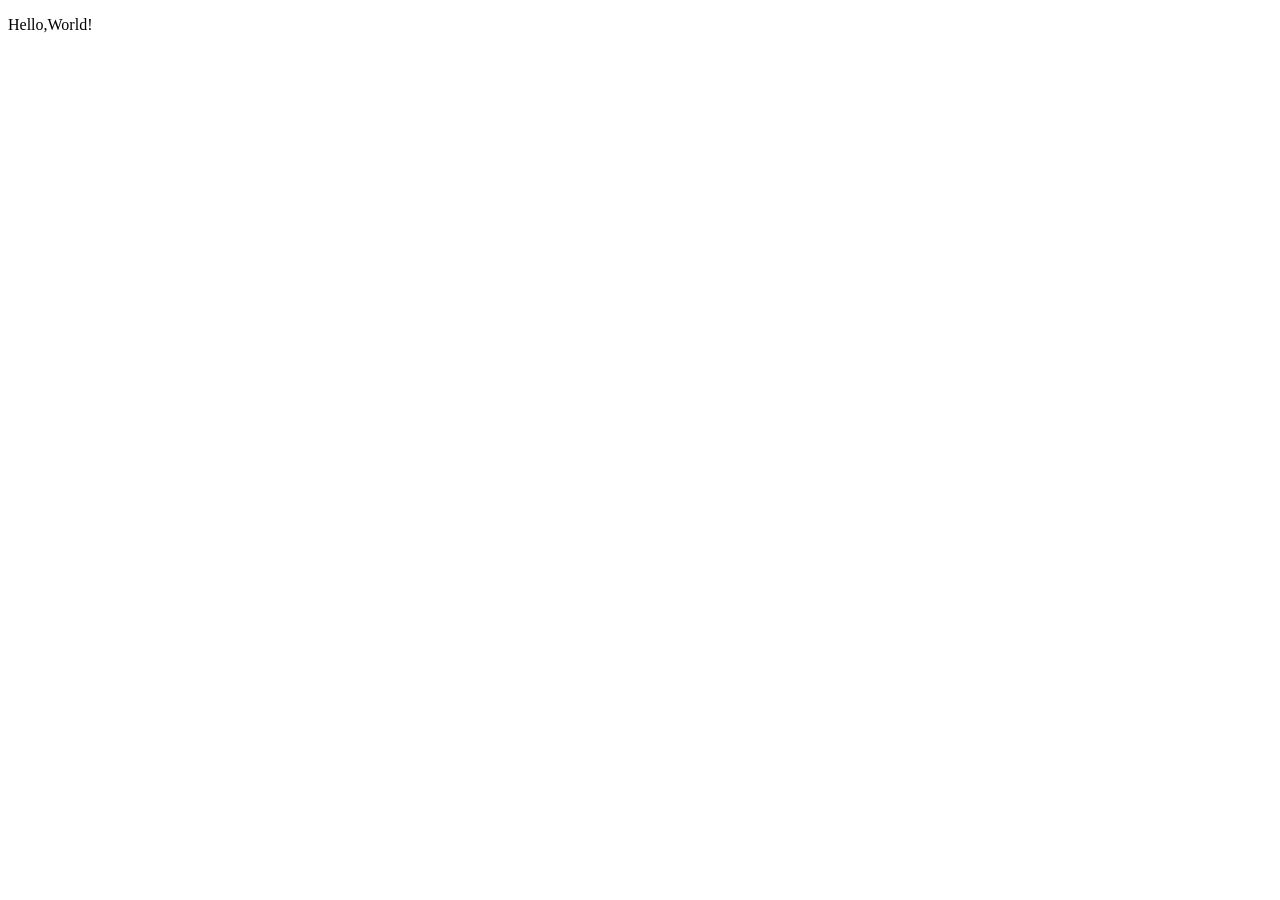
==== index.html @ 6112c281 "index.html" ====
<!DOCTYPE html>
<html lang="en">
<head>
    <meta charset="UTF-8">
    <meta name="viewport" content="width=device-width, initial-scale=1.0">
    <title>Document</title>
</head>
<body>
    <p>Hello,World!</p>
</body>
</html>
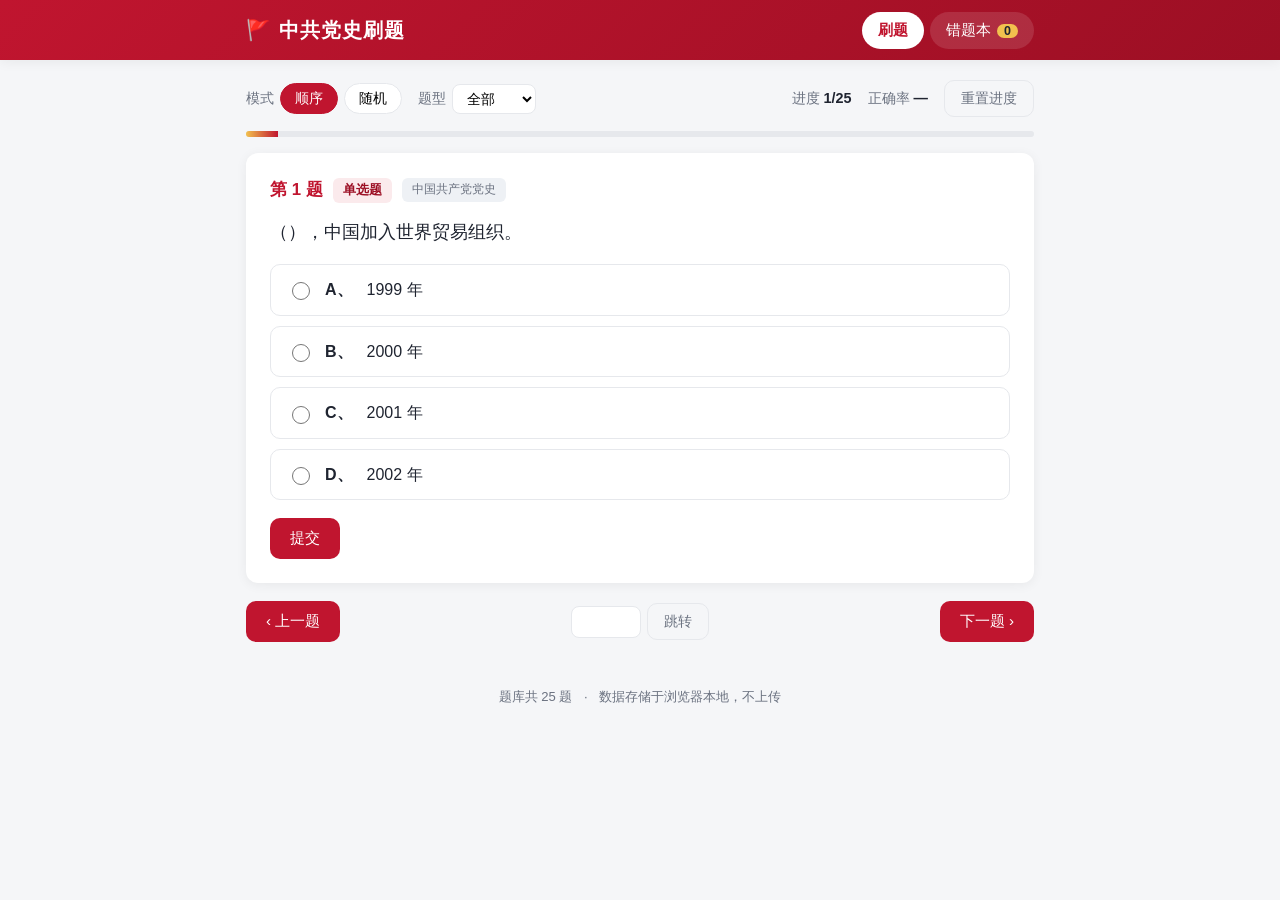
==== commit e19fd960: "feat: 中共党史刷题网站 (25题demo) - 纯静态刷题应用：四种题型(单选/多选/判断/填空)、即时判分 - localStorage 进度保存、错题本、顺序/随机模式 - PDF题库解析脚" ====
--- a/index.html
+++ b/index.html
@@ -1,11 +1,81 @@
 <!DOCTYPE html>
-<html lang="en">
+<html lang="zh-CN">
 <head>
-    <meta charset="UTF-8">
-    <meta name="viewport" content="width=device-width, initial-scale=1.0">
-    <title>Document</title>
+  <meta charset="UTF-8">
+  <meta name="viewport" content="width=device-width, initial-scale=1.0">
+  <title>中共党史刷题</title>
+  <link rel="stylesheet" href="css/style.css">
 </head>
 <body>
-    <p>Hello,World!</p>
+  <header class="topbar">
+    <div class="topbar-inner">
+      <h1 class="brand">🚩 中共党史刷题</h1>
+      <nav class="tabs" role="tablist">
+        <button class="tab active" data-view="practice" role="tab">刷题</button>
+        <button class="tab" data-view="wrong" role="tab">错题本 <span id="wrongCount" class="badge">0</span></button>
+      </nav>
+    </div>
+  </header>
+
+  <main class="container">
+    <!-- 刷题视图 -->
+    <section id="practiceView" class="view">
+      <div class="toolbar">
+        <div class="toolbar-group">
+          <span class="toolbar-label">模式</span>
+          <button id="modeSeq" class="chip active">顺序</button>
+          <button id="modeRand" class="chip">随机</button>
+        </div>
+        <div class="toolbar-group">
+          <span class="toolbar-label">题型</span>
+          <select id="typeFilter" class="select">
+            <option value="all">全部</option>
+            <option value="single">单选题</option>
+            <option value="multiple">多选题</option>
+            <option value="judge">判断题</option>
+            <option value="blank">填空题</option>
+          </select>
+        </div>
+        <div class="toolbar-group stats">
+          <span>进度 <strong id="progressText">0/0</strong></span>
+          <span>正确率 <strong id="accuracyText">—</strong></span>
+        </div>
+        <button id="resetBtn" class="btn-ghost" title="清空本地进度">重置进度</button>
+      </div>
+
+      <div class="progress-bar"><div id="progressFill" class="progress-fill"></div></div>
+
+      <article id="card" class="card" aria-live="polite"><!-- 动态注入 --></article>
+
+      <div class="nav">
+        <button id="prevBtn" class="btn">‹ 上一题</button>
+        <div class="jump">
+          <input id="jumpInput" class="jump-input" type="number" min="1" inputmode="numeric" aria-label="跳转到题号">
+          <button id="jumpBtn" class="btn-ghost">跳转</button>
+        </div>
+        <button id="nextBtn" class="btn">下一题 ›</button>
+      </div>
+    </section>
+
+    <!-- 错题本视图 -->
+    <section id="wrongView" class="view hidden">
+      <div class="toolbar">
+        <h2 class="view-title">错题本</h2>
+        <div class="toolbar-group">
+          <button id="practiceWrongBtn" class="btn">练习错题</button>
+          <button id="clearWrongBtn" class="btn-ghost">清空错题</button>
+        </div>
+      </div>
+      <div id="wrongList" class="wrong-list"><!-- 动态注入 --></div>
+    </section>
+  </main>
+
+  <footer class="footer">
+    <span id="metaInfo">题库加载中…</span>
+    <span class="footer-sep">·</span>
+    <span>数据存储于浏览器本地，不上传</span>
+  </footer>
+
+  <script src="js/app.js"></script>
 </body>
-</html>+</html>
--- a/css/style.css
+++ b/css/style.css
@@ -0,0 +1,267 @@
+:root {
+  --red: #c0152f;
+  --red-dark: #9c0f24;
+  --red-soft: #fbeaec;
+  --gold: #f2c14e;
+  --ink: #1f2430;
+  --muted: #6b7280;
+  --line: #e6e8ec;
+  --bg: #f5f6f8;
+  --green: #1f9d55;
+  --green-soft: #e7f6ed;
+  --radius: 12px;
+  --shadow: 0 2px 12px rgba(0, 0, 0, 0.06);
+  font-size: 16px;
+}
+
+* { box-sizing: border-box; }
+
+body {
+  margin: 0;
+  font-family: -apple-system, "Segoe UI", "Microsoft YaHei", "PingFang SC", sans-serif;
+  color: var(--ink);
+  background: var(--bg);
+  line-height: 1.6;
+}
+
+/* 顶栏 */
+.topbar {
+  background: linear-gradient(135deg, var(--red), var(--red-dark));
+  color: #fff;
+  box-shadow: var(--shadow);
+  position: sticky;
+  top: 0;
+  z-index: 10;
+}
+.topbar-inner {
+  max-width: 820px;
+  margin: 0 auto;
+  padding: 0 16px;
+  display: flex;
+  align-items: center;
+  justify-content: space-between;
+  min-height: 60px;
+  flex-wrap: wrap;
+  gap: 8px;
+}
+.brand { font-size: 1.25rem; margin: 0; letter-spacing: 1px; }
+.tabs { display: flex; gap: 6px; }
+.tab {
+  background: rgba(255, 255, 255, 0.12);
+  color: #fff;
+  border: none;
+  padding: 8px 16px;
+  border-radius: 999px;
+  cursor: pointer;
+  font-size: 0.95rem;
+  transition: background 0.15s;
+}
+.tab:hover { background: rgba(255, 255, 255, 0.22); }
+.tab.active { background: #fff; color: var(--red); font-weight: 600; }
+.badge {
+  background: var(--gold);
+  color: var(--ink);
+  border-radius: 999px;
+  padding: 0 7px;
+  font-size: 0.78rem;
+  font-weight: 700;
+  margin-left: 2px;
+}
+
+/* 布局 */
+.container { max-width: 820px; margin: 20px auto; padding: 0 16px; }
+.view { animation: fade 0.2s ease; }
+.hidden { display: none !important; }
+@keyframes fade { from { opacity: 0; transform: translateY(4px); } to { opacity: 1; } }
+
+/* 工具栏 */
+.toolbar {
+  display: flex;
+  align-items: center;
+  gap: 16px;
+  flex-wrap: wrap;
+  margin-bottom: 14px;
+}
+.toolbar-group { display: flex; align-items: center; gap: 6px; }
+.toolbar-label { color: var(--muted); font-size: 0.88rem; }
+.stats { margin-left: auto; gap: 16px; color: var(--muted); font-size: 0.9rem; }
+.stats strong { color: var(--ink); }
+.view-title { margin: 0; font-size: 1.15rem; }
+
+.chip {
+  border: 1px solid var(--line);
+  background: #fff;
+  padding: 5px 14px;
+  border-radius: 999px;
+  cursor: pointer;
+  font-size: 0.9rem;
+  transition: all 0.15s;
+}
+.chip.active { background: var(--red); color: #fff; border-color: var(--red); }
+.select {
+  border: 1px solid var(--line);
+  background: #fff;
+  padding: 5px 10px;
+  border-radius: 8px;
+  font-size: 0.9rem;
+  cursor: pointer;
+}
+
+/* 进度条 */
+.progress-bar {
+  height: 6px;
+  background: var(--line);
+  border-radius: 999px;
+  overflow: hidden;
+  margin-bottom: 16px;
+}
+.progress-fill {
+  height: 100%;
+  width: 0;
+  background: linear-gradient(90deg, var(--gold), var(--red));
+  transition: width 0.3s;
+}
+
+/* 题卡 */
+.card {
+  background: #fff;
+  border-radius: var(--radius);
+  box-shadow: var(--shadow);
+  padding: 24px;
+  margin-bottom: 18px;
+}
+.q-head { display: flex; align-items: center; gap: 10px; margin-bottom: 14px; flex-wrap: wrap; }
+.q-index { font-weight: 700; color: var(--red); font-size: 1.05rem; }
+.type-tag {
+  background: var(--red-soft);
+  color: var(--red-dark);
+  border-radius: 6px;
+  padding: 2px 10px;
+  font-size: 0.8rem;
+  font-weight: 600;
+}
+.points-tag {
+  background: #eef1f5;
+  color: var(--muted);
+  border-radius: 6px;
+  padding: 2px 10px;
+  font-size: 0.78rem;
+}
+.q-text { font-size: 1.1rem; margin: 0 0 18px; font-weight: 500; }
+
+/* 选项 */
+.options { display: flex; flex-direction: column; gap: 10px; }
+.option {
+  display: flex;
+  align-items: center;
+  gap: 12px;
+  border: 1.5px solid var(--line);
+  border-radius: 10px;
+  padding: 12px 16px;
+  cursor: pointer;
+  transition: all 0.12s;
+  user-select: none;
+}
+.option:hover { border-color: var(--red); background: var(--red-soft); }
+.option.selected { border-color: var(--red); background: var(--red-soft); }
+.option.correct { border-color: var(--green); background: var(--green-soft); }
+.option.wrong { border-color: var(--red); background: var(--red-soft); }
+.option input { width: 18px; height: 18px; accent-color: var(--red); flex-shrink: 0; }
+.opt-key { font-weight: 700; margin-right: 2px; }
+.option.disabled { cursor: default; pointer-events: none; }
+
+/* 填空输入 */
+.blank-input {
+  width: 100%;
+  border: 1.5px solid var(--line);
+  border-radius: 10px;
+  padding: 12px 16px;
+  font-size: 1rem;
+  font-family: inherit;
+}
+.blank-input:focus { border-color: var(--red); outline: none; }
+
+/* 反馈 */
+.feedback {
+  margin-top: 18px;
+  padding: 14px 16px;
+  border-radius: 10px;
+  font-size: 0.95rem;
+  display: none;
+}
+.feedback.show { display: block; }
+.feedback.ok { background: var(--green-soft); border-left: 4px solid var(--green); }
+.feedback.no { background: var(--red-soft); border-left: 4px solid var(--red); }
+.feedback-title { font-weight: 700; margin-bottom: 6px; }
+.feedback-title.ok { color: var(--green); }
+.feedback-title.no { color: var(--red-dark); }
+.feedback-row { color: var(--muted); font-size: 0.88rem; margin-top: 4px; }
+.feedback-row strong { color: var(--ink); }
+
+.actions { margin-top: 18px; display: flex; gap: 10px; }
+
+/* 按钮 */
+.btn {
+  background: var(--red);
+  color: #fff;
+  border: none;
+  padding: 10px 20px;
+  border-radius: 10px;
+  cursor: pointer;
+  font-size: 0.95rem;
+  transition: background 0.15s;
+}
+.btn:hover { background: var(--red-dark); }
+.btn:disabled { background: #cbd0d8; cursor: not-allowed; }
+.btn-ghost {
+  background: transparent;
+  color: var(--muted);
+  border: 1px solid var(--line);
+  padding: 8px 16px;
+  border-radius: 10px;
+  cursor: pointer;
+  font-size: 0.9rem;
+}
+.btn-ghost:hover { border-color: var(--red); color: var(--red); }
+
+/* 导航 */
+.nav { display: flex; align-items: center; justify-content: space-between; gap: 12px; }
+.jump { display: flex; align-items: center; gap: 6px; }
+.jump-input {
+  width: 70px;
+  border: 1px solid var(--line);
+  border-radius: 8px;
+  padding: 7px 10px;
+  font-size: 0.9rem;
+  text-align: center;
+}
+
+/* 错题本 */
+.wrong-list { display: flex; flex-direction: column; gap: 12px; }
+.wrong-item {
+  background: #fff;
+  border-radius: var(--radius);
+  box-shadow: var(--shadow);
+  padding: 16px 20px;
+  border-left: 4px solid var(--red);
+}
+.wrong-q { font-weight: 500; margin-bottom: 8px; }
+.wrong-meta { font-size: 0.85rem; color: var(--muted); }
+.wrong-meta .ans { color: var(--green); font-weight: 600; }
+.wrong-meta .your { color: var(--red-dark); font-weight: 600; }
+.empty { text-align: center; color: var(--muted); padding: 48px 0; }
+
+/* 页脚 */
+.footer {
+  text-align: center;
+  color: var(--muted);
+  font-size: 0.82rem;
+  padding: 24px 16px 32px;
+}
+.footer-sep { margin: 0 8px; }
+
+@media (max-width: 560px) {
+  .stats { width: 100%; margin-left: 0; }
+  .card { padding: 18px; }
+  .q-text { font-size: 1.02rem; }
+}
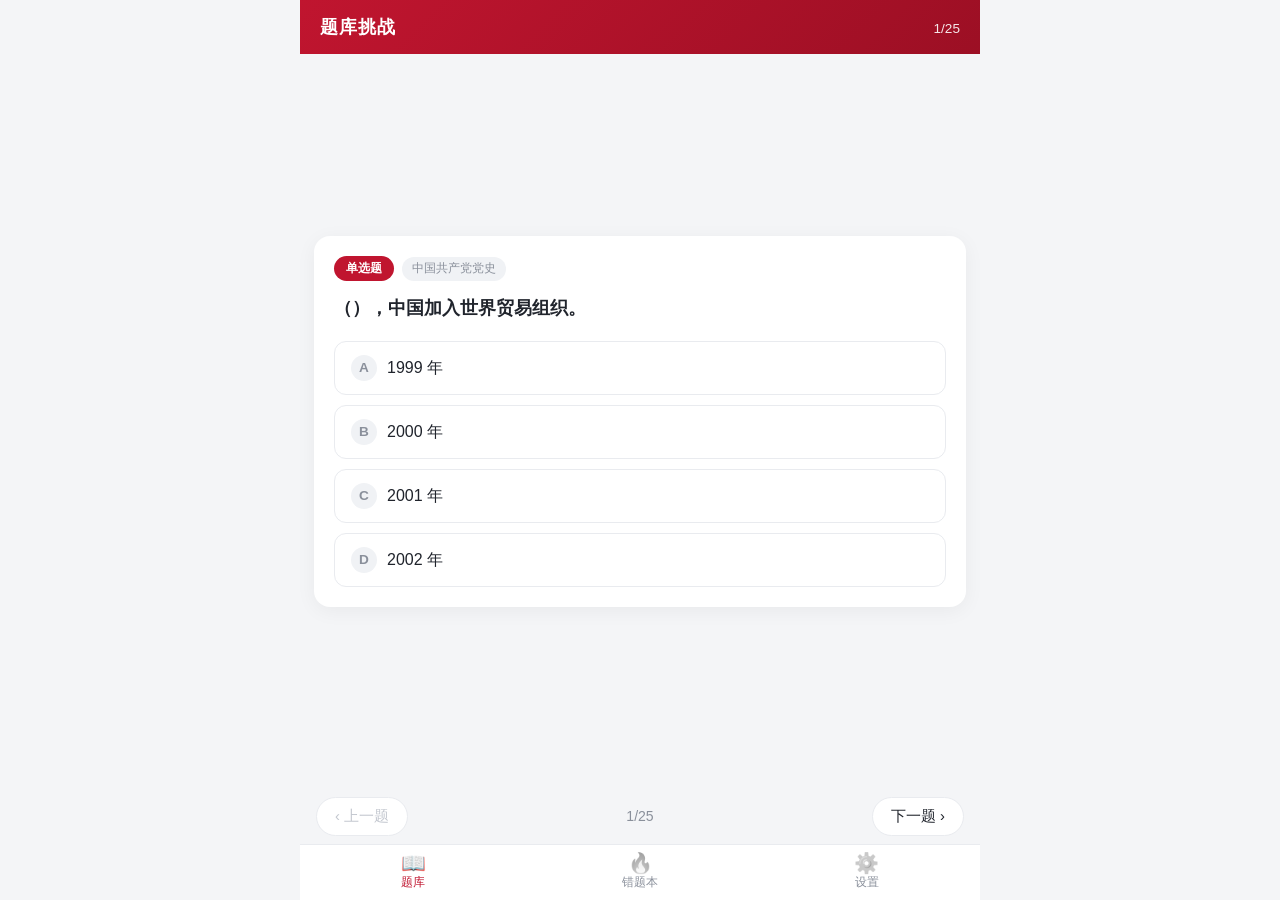
==== commit d72c57bc: "redesign: 移动端 App 式布局 + 交互优化 - 单选/判断点击选项即判分；多选/填空作答后点提交 - 提交按钮居中 - 全屏 App 布局(顶栏/居中卡片/导航行/底部标签栏)，免上下滑" ====
--- a/index.html
+++ b/index.html
@@ -2,79 +2,74 @@
 <html lang="zh-CN">
 <head>
   <meta charset="UTF-8">
-  <meta name="viewport" content="width=device-width, initial-scale=1.0">
+  <meta name="viewport" content="width=device-width, initial-scale=1.0, viewport-fit=cover, maximum-scale=1.0, user-scalable=no">
   <title>中共党史刷题</title>
   <link rel="stylesheet" href="css/style.css">
 </head>
 <body>
-  <header class="topbar">
-    <div class="topbar-inner">
-      <h1 class="brand">🚩 中共党史刷题</h1>
-      <nav class="tabs" role="tablist">
-        <button class="tab active" data-view="practice" role="tab">刷题</button>
-        <button class="tab" data-view="wrong" role="tab">错题本 <span id="wrongCount" class="badge">0</span></button>
-      </nav>
-    </div>
-  </header>
+  <div class="app">
+    <header class="appbar">
+      <div class="appbar-title" id="viewTitle">题库挑战</div>
+      <div class="appbar-sub" id="progressSub">0/0</div>
+    </header>
 
-  <main class="container">
-    <!-- 刷题视图 -->
-    <section id="practiceView" class="view">
-      <div class="toolbar">
-        <div class="toolbar-group">
-          <span class="toolbar-label">模式</span>
-          <button id="modeSeq" class="chip active">顺序</button>
-          <button id="modeRand" class="chip">随机</button>
+    <main class="stage">
+      <article id="card" class="card" aria-live="polite"><!-- 动态注入 --></article>
+
+      <div id="settingsView" class="settings hidden">
+        <div class="set-group">
+          <span class="set-label">刷题模式</span>
+          <div class="set-row">
+            <button id="modeSeq" class="chip active">顺序</button>
+            <button id="modeRand" class="chip">随机</button>
+          </div>
         </div>
-        <div class="toolbar-group">
-          <span class="toolbar-label">题型</span>
+        <div class="set-group">
+          <span class="set-label">题型筛选</span>
           <select id="typeFilter" class="select">
-            <option value="all">全部</option>
+            <option value="all">全部题型</option>
             <option value="single">单选题</option>
             <option value="multiple">多选题</option>
             <option value="judge">判断题</option>
             <option value="blank">填空题</option>
           </select>
         </div>
-        <div class="toolbar-group stats">
-          <span>进度 <strong id="progressText">0/0</strong></span>
-          <span>正确率 <strong id="accuracyText">—</strong></span>
+        <div class="set-group">
+          <span class="set-label">跳转到题号</span>
+          <div class="set-row">
+            <input id="jumpInput" class="jump-input" type="number" min="1" inputmode="numeric" aria-label="题号">
+            <button id="jumpBtn" class="btn-ghost">跳转</button>
+          </div>
         </div>
-        <button id="resetBtn" class="btn-ghost" title="清空本地进度">重置进度</button>
+        <div class="set-group">
+          <span class="set-label">数据</span>
+          <div class="set-row">
+            <button id="resetBtn" class="btn-ghost danger">重置全部进度与错题</button>
+          </div>
+        </div>
+        <p class="set-meta" id="metaInfo">题库加载中…</p>
+        <p class="set-meta">答题进度仅存于本机浏览器，不上传。</p>
       </div>
+    </main>
 
-      <div class="progress-bar"><div id="progressFill" class="progress-fill"></div></div>
+    <div class="navrow" id="navrow">
+      <button id="prevBtn" class="nav-btn">‹ 上一题</button>
+      <span id="navIndex" class="nav-index">0/0</span>
+      <button id="nextBtn" class="nav-btn">下一题 ›</button>
+    </div>
 
-      <article id="card" class="card" aria-live="polite"><!-- 动态注入 --></article>
-
-      <div class="nav">
-        <button id="prevBtn" class="btn">‹ 上一题</button>
-        <div class="jump">
-          <input id="jumpInput" class="jump-input" type="number" min="1" inputmode="numeric" aria-label="跳转到题号">
-          <button id="jumpBtn" class="btn-ghost">跳转</button>
-        </div>
-        <button id="nextBtn" class="btn">下一题 ›</button>
-      </div>
-    </section>
-
-    <!-- 错题本视图 -->
-    <section id="wrongView" class="view hidden">
-      <div class="toolbar">
-        <h2 class="view-title">错题本</h2>
-        <div class="toolbar-group">
-          <button id="practiceWrongBtn" class="btn">练习错题</button>
-          <button id="clearWrongBtn" class="btn-ghost">清空错题</button>
-        </div>
-      </div>
-      <div id="wrongList" class="wrong-list"><!-- 动态注入 --></div>
-    </section>
-  </main>
-
-  <footer class="footer">
-    <span id="metaInfo">题库加载中…</span>
-    <span class="footer-sep">·</span>
-    <span>数据存储于浏览器本地，不上传</span>
-  </footer>
+    <nav class="tabbar" role="tablist">
+      <button class="tabitem active" data-view="practice" role="tab">
+        <span class="ti-ico">📖</span><span class="ti-txt">题库</span>
+      </button>
+      <button class="tabitem" data-view="wrong" role="tab">
+        <span class="ti-ico">🔥</span><span class="ti-txt">错题本</span><i id="wrongCount" class="ti-badge">0</i>
+      </button>
+      <button class="tabitem" data-view="settings" role="tab">
+        <span class="ti-ico">⚙️</span><span class="ti-txt">设置</span>
+      </button>
+    </nav>
+  </div>
 
   <script src="js/app.js"></script>
 </body>
--- a/css/style.css
+++ b/css/style.css
@@ -3,265 +3,292 @@
   --red-dark: #9c0f24;
   --red-soft: #fbeaec;
   --gold: #f2c14e;
-  --ink: #1f2430;
-  --muted: #6b7280;
-  --line: #e6e8ec;
-  --bg: #f5f6f8;
+  --ink: #20242c;
+  --muted: #8a909b;
+  --line: #e9ebef;
+  --bg: #f4f5f7;
   --green: #1f9d55;
   --green-soft: #e7f6ed;
-  --radius: 12px;
-  --shadow: 0 2px 12px rgba(0, 0, 0, 0.06);
-  font-size: 16px;
-}
-
-* { box-sizing: border-box; }
-
-body {
+  --card: #ffffff;
+  --radius: 16px;
+  --shadow: 0 4px 20px rgba(0, 0, 0, 0.05);
+}
+
+* { box-sizing: border-box; -webkit-tap-highlight-color: transparent; }
+
+html, body {
   margin: 0;
+  height: 100%;
+  overflow: hidden;
   font-family: -apple-system, "Segoe UI", "Microsoft YaHei", "PingFang SC", sans-serif;
   color: var(--ink);
   background: var(--bg);
-  line-height: 1.6;
+  line-height: 1.5;
+}
+
+/* 全屏 App 框架：头 / 内容 / 导航 / 标签，互不挤压且不滚动 */
+.app {
+  display: flex;
+  flex-direction: column;
+  height: 100vh;
+  height: 100dvh;
+  max-width: 680px;
+  margin: 0 auto;
+  background: var(--bg);
 }
 
 /* 顶栏 */
-.topbar {
+.appbar {
+  flex: 0 0 auto;
   background: linear-gradient(135deg, var(--red), var(--red-dark));
   color: #fff;
-  box-shadow: var(--shadow);
-  position: sticky;
-  top: 0;
-  z-index: 10;
-}
-.topbar-inner {
-  max-width: 820px;
-  margin: 0 auto;
-  padding: 0 16px;
-  display: flex;
-  align-items: center;
+  padding: 14px 20px calc(14px + env(safe-area-inset-top, 0px));
+  padding-top: max(14px, env(safe-area-inset-top, 0px));
+  display: flex;
+  align-items: baseline;
   justify-content: space-between;
-  min-height: 60px;
-  flex-wrap: wrap;
-  gap: 8px;
-}
-.brand { font-size: 1.25rem; margin: 0; letter-spacing: 1px; }
-.tabs { display: flex; gap: 6px; }
-.tab {
-  background: rgba(255, 255, 255, 0.12);
-  color: #fff;
-  border: none;
-  padding: 8px 16px;
-  border-radius: 999px;
-  cursor: pointer;
-  font-size: 0.95rem;
-  transition: background 0.15s;
-}
-.tab:hover { background: rgba(255, 255, 255, 0.22); }
-.tab.active { background: #fff; color: var(--red); font-weight: 600; }
-.badge {
-  background: var(--gold);
-  color: var(--ink);
-  border-radius: 999px;
-  padding: 0 7px;
-  font-size: 0.78rem;
-  font-weight: 700;
-  margin-left: 2px;
-}
-
-/* 布局 */
-.container { max-width: 820px; margin: 20px auto; padding: 0 16px; }
-.view { animation: fade 0.2s ease; }
-.hidden { display: none !important; }
-@keyframes fade { from { opacity: 0; transform: translateY(4px); } to { opacity: 1; } }
-
-/* 工具栏 */
-.toolbar {
-  display: flex;
-  align-items: center;
-  gap: 16px;
-  flex-wrap: wrap;
-  margin-bottom: 14px;
-}
-.toolbar-group { display: flex; align-items: center; gap: 6px; }
-.toolbar-label { color: var(--muted); font-size: 0.88rem; }
-.stats { margin-left: auto; gap: 16px; color: var(--muted); font-size: 0.9rem; }
-.stats strong { color: var(--ink); }
-.view-title { margin: 0; font-size: 1.15rem; }
-
-.chip {
-  border: 1px solid var(--line);
-  background: #fff;
-  padding: 5px 14px;
-  border-radius: 999px;
-  cursor: pointer;
-  font-size: 0.9rem;
-  transition: all 0.15s;
-}
-.chip.active { background: var(--red); color: #fff; border-color: var(--red); }
-.select {
-  border: 1px solid var(--line);
-  background: #fff;
-  padding: 5px 10px;
-  border-radius: 8px;
-  font-size: 0.9rem;
-  cursor: pointer;
-}
-
-/* 进度条 */
-.progress-bar {
-  height: 6px;
-  background: var(--line);
-  border-radius: 999px;
-  overflow: hidden;
-  margin-bottom: 16px;
-}
-.progress-fill {
-  height: 100%;
-  width: 0;
-  background: linear-gradient(90deg, var(--gold), var(--red));
-  transition: width 0.3s;
+}
+.appbar-title { font-size: 1.1rem; font-weight: 700; letter-spacing: 1px; }
+.appbar-sub { font-size: 0.85rem; opacity: 0.9; }
+
+/* 内容区：占据剩余空间，卡片垂直居中 */
+.stage {
+  flex: 1 1 auto;
+  min-height: 0;
+  display: flex;
+  align-items: center;
+  justify-content: center;
+  padding: 14px;
+  overflow-y: auto;
 }
 
 /* 题卡 */
 .card {
-  background: #fff;
+  width: 100%;
+  background: var(--card);
   border-radius: var(--radius);
   box-shadow: var(--shadow);
-  padding: 24px;
-  margin-bottom: 18px;
-}
-.q-head { display: flex; align-items: center; gap: 10px; margin-bottom: 14px; flex-wrap: wrap; }
-.q-index { font-weight: 700; color: var(--red); font-size: 1.05rem; }
+  padding: 20px;
+  display: flex;
+  flex-direction: column;
+}
+
+.q-head { display: flex; align-items: center; gap: 8px; margin-bottom: 14px; flex-wrap: wrap; }
 .type-tag {
-  background: var(--red-soft);
-  color: var(--red-dark);
-  border-radius: 6px;
-  padding: 2px 10px;
-  font-size: 0.8rem;
+  background: var(--red);
+  color: #fff;
+  border-radius: 999px;
+  padding: 3px 12px;
+  font-size: 0.78rem;
   font-weight: 600;
 }
 .points-tag {
-  background: #eef1f5;
+  background: #f0f2f5;
   color: var(--muted);
-  border-radius: 6px;
-  padding: 2px 10px;
-  font-size: 0.78rem;
-}
-.q-text { font-size: 1.1rem; margin: 0 0 18px; font-weight: 500; }
+  border-radius: 999px;
+  padding: 3px 10px;
+  font-size: 0.74rem;
+}
+.q-text { font-size: 1.12rem; margin: 0 0 18px; font-weight: 600; line-height: 1.55; }
 
 /* 选项 */
 .options { display: flex; flex-direction: column; gap: 10px; }
 .option {
   display: flex;
   align-items: center;
-  gap: 12px;
-  border: 1.5px solid var(--line);
-  border-radius: 10px;
-  padding: 12px 16px;
-  cursor: pointer;
-  transition: all 0.12s;
+  gap: 10px;
+  border: 1.5px solid var(--line);
+  border-radius: 12px;
+  padding: 13px 16px;
+  cursor: pointer;
+  transition: border-color 0.12s, background 0.12s;
   user-select: none;
-}
-.option:hover { border-color: var(--red); background: var(--red-soft); }
+  font-size: 1rem;
+}
+.option:active { transform: scale(0.99); }
 .option.selected { border-color: var(--red); background: var(--red-soft); }
 .option.correct { border-color: var(--green); background: var(--green-soft); }
 .option.wrong { border-color: var(--red); background: var(--red-soft); }
-.option input { width: 18px; height: 18px; accent-color: var(--red); flex-shrink: 0; }
-.opt-key { font-weight: 700; margin-right: 2px; }
 .option.disabled { cursor: default; pointer-events: none; }
-
-/* 填空输入 */
+.opt-key {
+  flex: 0 0 26px;
+  height: 26px;
+  border-radius: 50%;
+  background: #f0f2f5;
+  color: var(--muted);
+  display: inline-flex;
+  align-items: center;
+  justify-content: center;
+  font-weight: 700;
+  font-size: 0.85rem;
+}
+.option.selected .opt-key { background: var(--red); color: #fff; }
+.option.correct .opt-key { background: var(--green); color: #fff; }
+.option.wrong .opt-key { background: var(--red); color: #fff; }
+.opt-text { flex: 1; }
+.opt-mark { font-weight: 700; font-size: 1.05rem; }
+.option.correct .opt-mark { color: var(--green); }
+.option.wrong .opt-mark { color: var(--red); }
+
+/* 填空 */
 .blank-input {
   width: 100%;
   border: 1.5px solid var(--line);
-  border-radius: 10px;
-  padding: 12px 16px;
+  border-radius: 12px;
+  padding: 13px 16px;
   font-size: 1rem;
   font-family: inherit;
+  text-align: center;
 }
 .blank-input:focus { border-color: var(--red); outline: none; }
+.blank-input:disabled { background: #f7f8fa; color: var(--ink); }
+
+/* 提交按钮：居中 */
+.actions { margin-top: 16px; display: flex; justify-content: center; }
+.btn {
+  background: var(--red);
+  color: #fff;
+  border: none;
+  padding: 12px 48px;
+  border-radius: 999px;
+  cursor: pointer;
+  font-size: 1rem;
+  font-weight: 600;
+}
+.btn:active { background: var(--red-dark); }
+.btn:disabled { background: #cfd3da; }
 
 /* 反馈 */
 .feedback {
-  margin-top: 18px;
-  padding: 14px 16px;
+  margin-top: 16px;
+  padding: 12px 16px;
+  border-radius: 12px;
+  font-size: 0.92rem;
+  display: none;
+}
+.feedback.show { display: block; }
+.feedback.ok { background: var(--green-soft); }
+.feedback.no { background: var(--red-soft); }
+.feedback-title { font-weight: 700; margin-bottom: 4px; }
+.feedback-title.ok { color: var(--green); }
+.feedback-title.no { color: var(--red-dark); }
+.feedback-row { color: var(--muted); font-size: 0.84rem; margin-top: 3px; }
+.feedback-row strong { color: var(--ink); }
+
+/* 导航行 */
+.navrow {
+  flex: 0 0 auto;
+  display: flex;
+  align-items: center;
+  justify-content: space-between;
+  gap: 10px;
+  padding: 8px 16px;
+}
+.nav-btn {
+  background: #fff;
+  border: 1px solid var(--line);
+  color: var(--ink);
+  border-radius: 999px;
+  padding: 9px 18px;
+  font-size: 0.92rem;
+  cursor: pointer;
+}
+.nav-btn:active { background: var(--red-soft); }
+.nav-btn:disabled { color: #c3c7cf; }
+.nav-index { color: var(--muted); font-size: 0.88rem; font-variant-numeric: tabular-nums; }
+
+/* 底部标签栏 */
+.tabbar {
+  flex: 0 0 auto;
+  display: flex;
+  background: #fff;
+  border-top: 1px solid var(--line);
+  padding-bottom: env(safe-area-inset-bottom, 0px);
+}
+.tabitem {
+  flex: 1;
+  background: none;
+  border: none;
+  padding: 8px 0 10px;
+  display: flex;
+  flex-direction: column;
+  align-items: center;
+  gap: 2px;
+  cursor: pointer;
+  color: var(--muted);
+  font-size: 0.72rem;
+  position: relative;
+}
+.tabitem.active { color: var(--red); }
+.ti-ico { font-size: 1.25rem; line-height: 1; filter: grayscale(1); opacity: 0.6; }
+.tabitem.active .ti-ico { filter: none; opacity: 1; }
+.ti-badge {
+  position: absolute;
+  top: 4px;
+  left: 50%;
+  margin-left: 6px;
+  background: var(--red);
+  color: #fff;
+  border-radius: 999px;
+  font-size: 0.62rem;
+  font-style: normal;
+  padding: 0 5px;
+  min-width: 16px;
+  text-align: center;
+  line-height: 16px;
+}
+.ti-badge.zero { display: none; }
+
+/* 设置面板 */
+.settings {
+  width: 100%;
+  background: var(--card);
+  border-radius: var(--radius);
+  box-shadow: var(--shadow);
+  padding: 20px;
+  display: flex;
+  flex-direction: column;
+  gap: 18px;
+}
+.set-group { display: flex; flex-direction: column; gap: 8px; }
+.set-label { font-size: 0.82rem; color: var(--muted); }
+.set-row { display: flex; gap: 8px; align-items: center; }
+.chip {
+  border: 1.5px solid var(--line);
+  background: #fff;
+  padding: 8px 22px;
+  border-radius: 999px;
+  cursor: pointer;
+  font-size: 0.92rem;
+}
+.chip.active { background: var(--red); color: #fff; border-color: var(--red); }
+.select {
+  border: 1.5px solid var(--line);
+  background: #fff;
+  padding: 9px 12px;
   border-radius: 10px;
   font-size: 0.95rem;
-  display: none;
-}
-.feedback.show { display: block; }
-.feedback.ok { background: var(--green-soft); border-left: 4px solid var(--green); }
-.feedback.no { background: var(--red-soft); border-left: 4px solid var(--red); }
-.feedback-title { font-weight: 700; margin-bottom: 6px; }
-.feedback-title.ok { color: var(--green); }
-.feedback-title.no { color: var(--red-dark); }
-.feedback-row { color: var(--muted); font-size: 0.88rem; margin-top: 4px; }
-.feedback-row strong { color: var(--ink); }
-
-.actions { margin-top: 18px; display: flex; gap: 10px; }
-
-/* 按钮 */
-.btn {
-  background: var(--red);
-  color: #fff;
-  border: none;
-  padding: 10px 20px;
+  width: 100%;
+}
+.jump-input {
+  flex: 1;
+  border: 1.5px solid var(--line);
   border-radius: 10px;
-  cursor: pointer;
+  padding: 9px 12px;
   font-size: 0.95rem;
-  transition: background 0.15s;
-}
-.btn:hover { background: var(--red-dark); }
-.btn:disabled { background: #cbd0d8; cursor: not-allowed; }
+  text-align: center;
+}
 .btn-ghost {
-  background: transparent;
-  color: var(--muted);
-  border: 1px solid var(--line);
-  padding: 8px 16px;
+  background: #fff;
+  color: var(--ink);
+  border: 1.5px solid var(--line);
+  padding: 9px 18px;
   border-radius: 10px;
   cursor: pointer;
-  font-size: 0.9rem;
-}
-.btn-ghost:hover { border-color: var(--red); color: var(--red); }
-
-/* 导航 */
-.nav { display: flex; align-items: center; justify-content: space-between; gap: 12px; }
-.jump { display: flex; align-items: center; gap: 6px; }
-.jump-input {
-  width: 70px;
-  border: 1px solid var(--line);
-  border-radius: 8px;
-  padding: 7px 10px;
-  font-size: 0.9rem;
-  text-align: center;
-}
-
-/* 错题本 */
-.wrong-list { display: flex; flex-direction: column; gap: 12px; }
-.wrong-item {
-  background: #fff;
-  border-radius: var(--radius);
-  box-shadow: var(--shadow);
-  padding: 16px 20px;
-  border-left: 4px solid var(--red);
-}
-.wrong-q { font-weight: 500; margin-bottom: 8px; }
-.wrong-meta { font-size: 0.85rem; color: var(--muted); }
-.wrong-meta .ans { color: var(--green); font-weight: 600; }
-.wrong-meta .your { color: var(--red-dark); font-weight: 600; }
-.empty { text-align: center; color: var(--muted); padding: 48px 0; }
-
-/* 页脚 */
-.footer {
-  text-align: center;
-  color: var(--muted);
-  font-size: 0.82rem;
-  padding: 24px 16px 32px;
-}
-.footer-sep { margin: 0 8px; }
-
-@media (max-width: 560px) {
-  .stats { width: 100%; margin-left: 0; }
-  .card { padding: 18px; }
-  .q-text { font-size: 1.02rem; }
-}
+  font-size: 0.92rem;
+}
+.btn-ghost.danger { color: var(--red); border-color: var(--red-soft); width: 100%; }
+.set-meta { font-size: 0.78rem; color: var(--muted); margin: 0; }
+
+.empty { text-align: center; color: var(--muted); padding: 36px 0; width: 100%; }
+.hidden { display: none !important; }
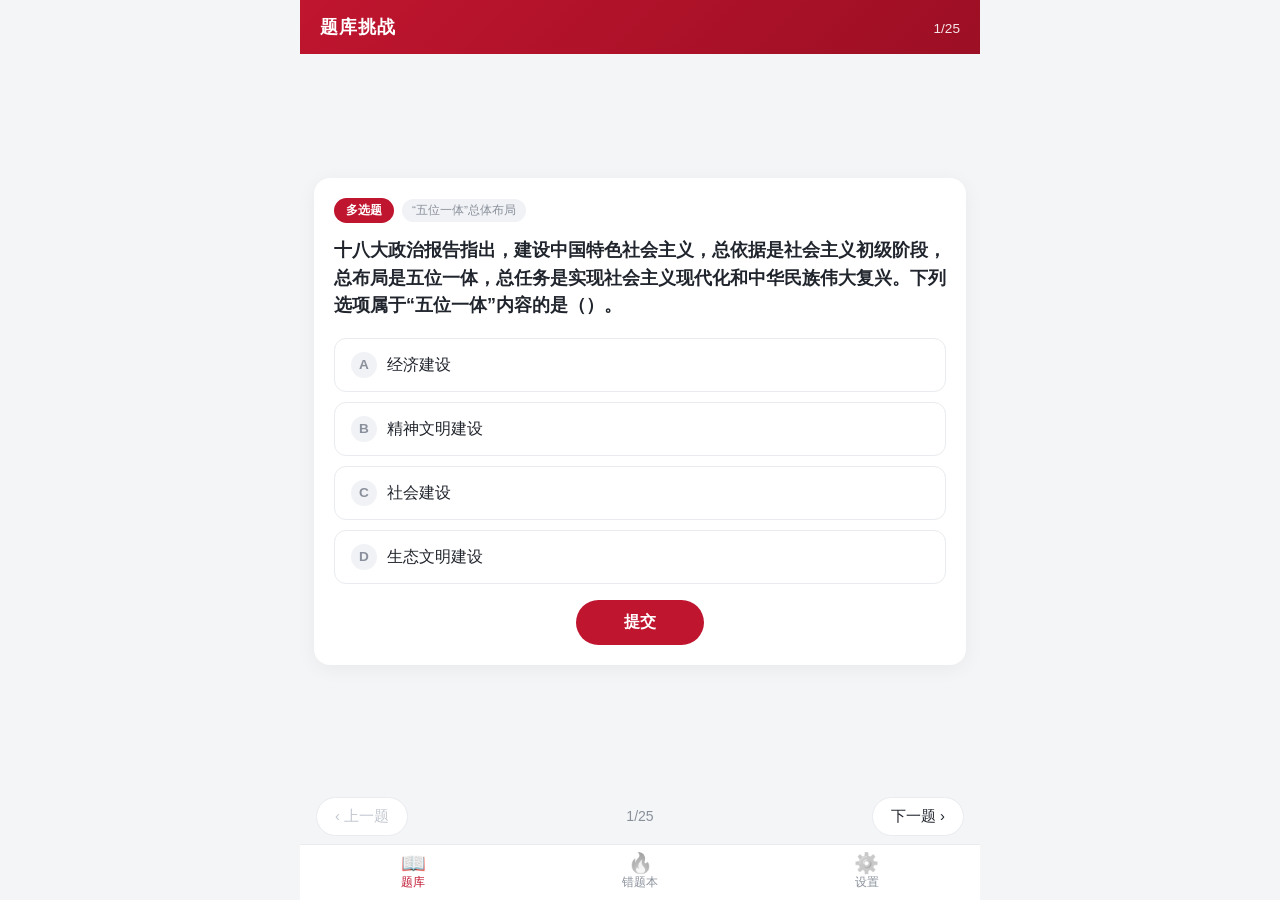
==== commit 365e2504: "feat: 错题本二次刷题 + 答对次数阈值设置 - 错题本呈现原始题目(未作答态)，便于二次刷题重练 - 新增设置：错题需连续答对 N 次才移出错题本(默认2，范围1-9) - 刷题顺序默认改为随机" ====
--- a/index.html
+++ b/index.html
@@ -20,8 +20,16 @@
         <div class="set-group">
           <span class="set-label">刷题模式</span>
           <div class="set-row">
-            <button id="modeSeq" class="chip active">顺序</button>
-            <button id="modeRand" class="chip">随机</button>
+            <button id="modeRand" class="chip active">随机</button>
+            <button id="modeSeq" class="chip">顺序</button>
+          </div>
+        </div>
+        <div class="set-group">
+          <span class="set-label">错题答对几次后移出错题本</span>
+          <div class="set-row">
+            <button id="thMinus" class="btn-ghost step">−</button>
+            <span id="thValue" class="th-value">2</span>
+            <button id="thPlus" class="btn-ghost step">+</button>
           </div>
         </div>
         <div class="set-group">
--- a/css/style.css
+++ b/css/style.css
@@ -288,6 +288,21 @@
   font-size: 0.92rem;
 }
 .btn-ghost.danger { color: var(--red); border-color: var(--red-soft); width: 100%; }
+.btn-ghost.step {
+  width: 44px;
+  padding: 9px 0;
+  font-size: 1.2rem;
+  font-weight: 700;
+  text-align: center;
+}
+.th-value {
+  min-width: 48px;
+  text-align: center;
+  font-size: 1.1rem;
+  font-weight: 700;
+  color: var(--ink);
+  font-variant-numeric: tabular-nums;
+}
 .set-meta { font-size: 0.78rem; color: var(--muted); margin: 0; }
 
 .empty { text-align: center; color: var(--muted); padding: 36px 0; width: 100%; }
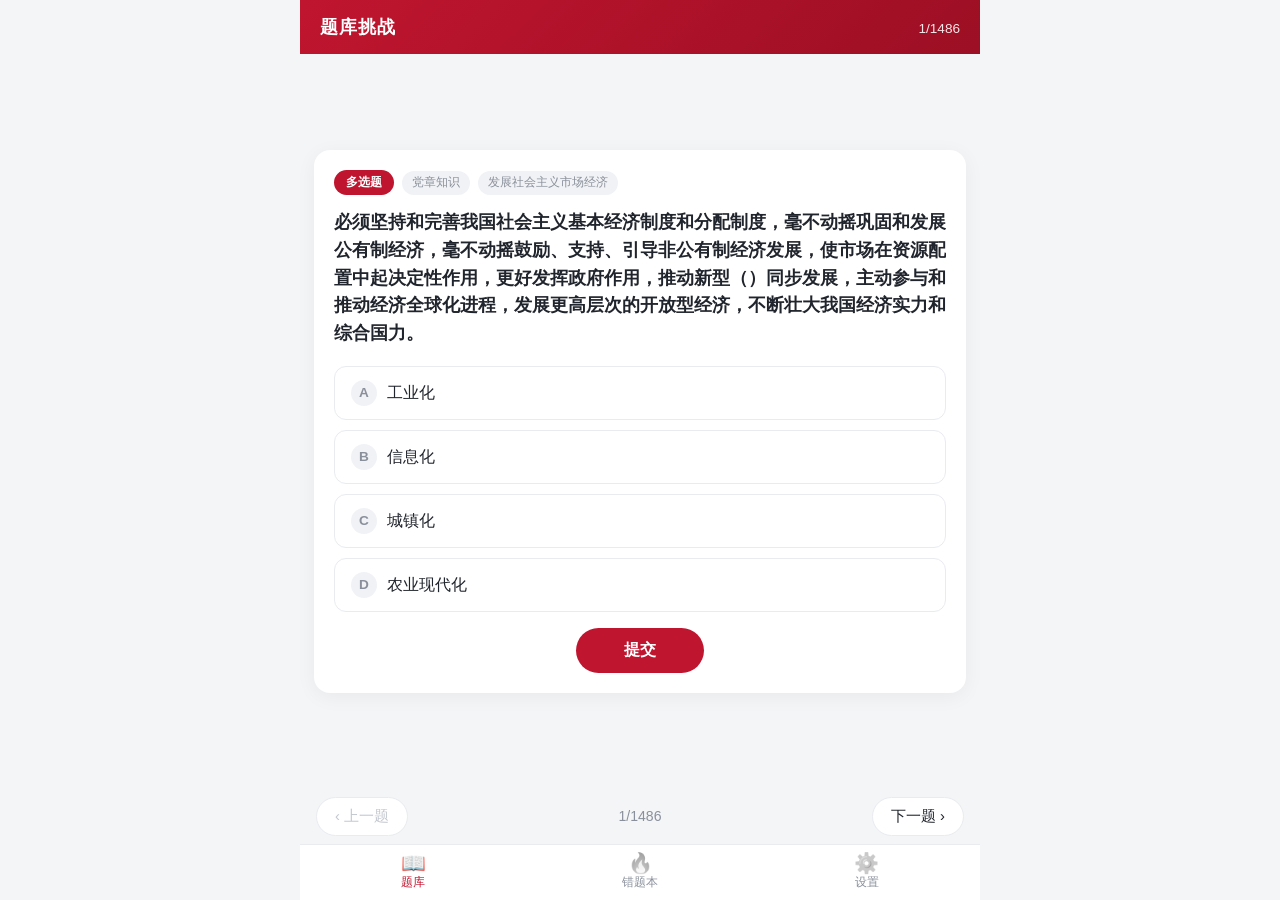
==== commit acbf2f50: "fix: 固定随机顺序 + 切tab不刷新 + 可刷全部题目 - 题目顺序首次打开随机生成并持久化(order存localStorage),同一用户顺序固定 - 切换 题库/错题本/设置 不再重洗牌," ====
--- a/index.html
+++ b/index.html
@@ -18,29 +18,12 @@
 
       <div id="settingsView" class="settings hidden">
         <div class="set-group">
-          <span class="set-label">刷题模式</span>
-          <div class="set-row">
-            <button id="modeRand" class="chip active">随机</button>
-            <button id="modeSeq" class="chip">顺序</button>
-          </div>
-        </div>
-        <div class="set-group">
           <span class="set-label">错题答对几次后移出错题本</span>
           <div class="set-row">
             <button id="thMinus" class="btn-ghost step">−</button>
             <span id="thValue" class="th-value">2</span>
             <button id="thPlus" class="btn-ghost step">+</button>
           </div>
-        </div>
-        <div class="set-group">
-          <span class="set-label">题型筛选</span>
-          <select id="typeFilter" class="select">
-            <option value="all">全部题型</option>
-            <option value="single">单选题</option>
-            <option value="multiple">多选题</option>
-            <option value="judge">判断题</option>
-            <option value="blank">填空题</option>
-          </select>
         </div>
         <div class="set-group">
           <span class="set-label">跳转到题号</span>
@@ -56,7 +39,7 @@
           </div>
         </div>
         <p class="set-meta" id="metaInfo">题库加载中…</p>
-        <p class="set-meta">答题进度仅存于本机浏览器，不上传。</p>
+        <p class="set-meta">题目顺序在首次打开时随机生成并固定保存，答题进度仅存于本机浏览器，不上传。</p>
       </div>
     </main>
 
--- a/css/style.css
+++ b/css/style.css
@@ -71,9 +71,26 @@
   padding: 20px;
   display: flex;
   flex-direction: column;
-}
-
-.q-head { display: flex; align-items: center; gap: 8px; margin-bottom: 14px; flex-wrap: wrap; }
+  max-height: 100%;
+  overflow: hidden;
+}
+
+/* 题头固定，保证“单选/多选”等标签始终可见 */
+.q-head {
+  display: flex;
+  align-items: center;
+  gap: 8px;
+  margin-bottom: 14px;
+  flex-wrap: wrap;
+  flex: 0 0 auto;
+}
+/* 题干+选项+反馈：超长时此区域内部滚动，不挤掉题头 */
+.card-body {
+  flex: 1 1 auto;
+  min-height: 0;
+  overflow-y: auto;
+  -webkit-overflow-scrolling: touch;
+}
 .type-tag {
   background: var(--red);
   color: #fff;
